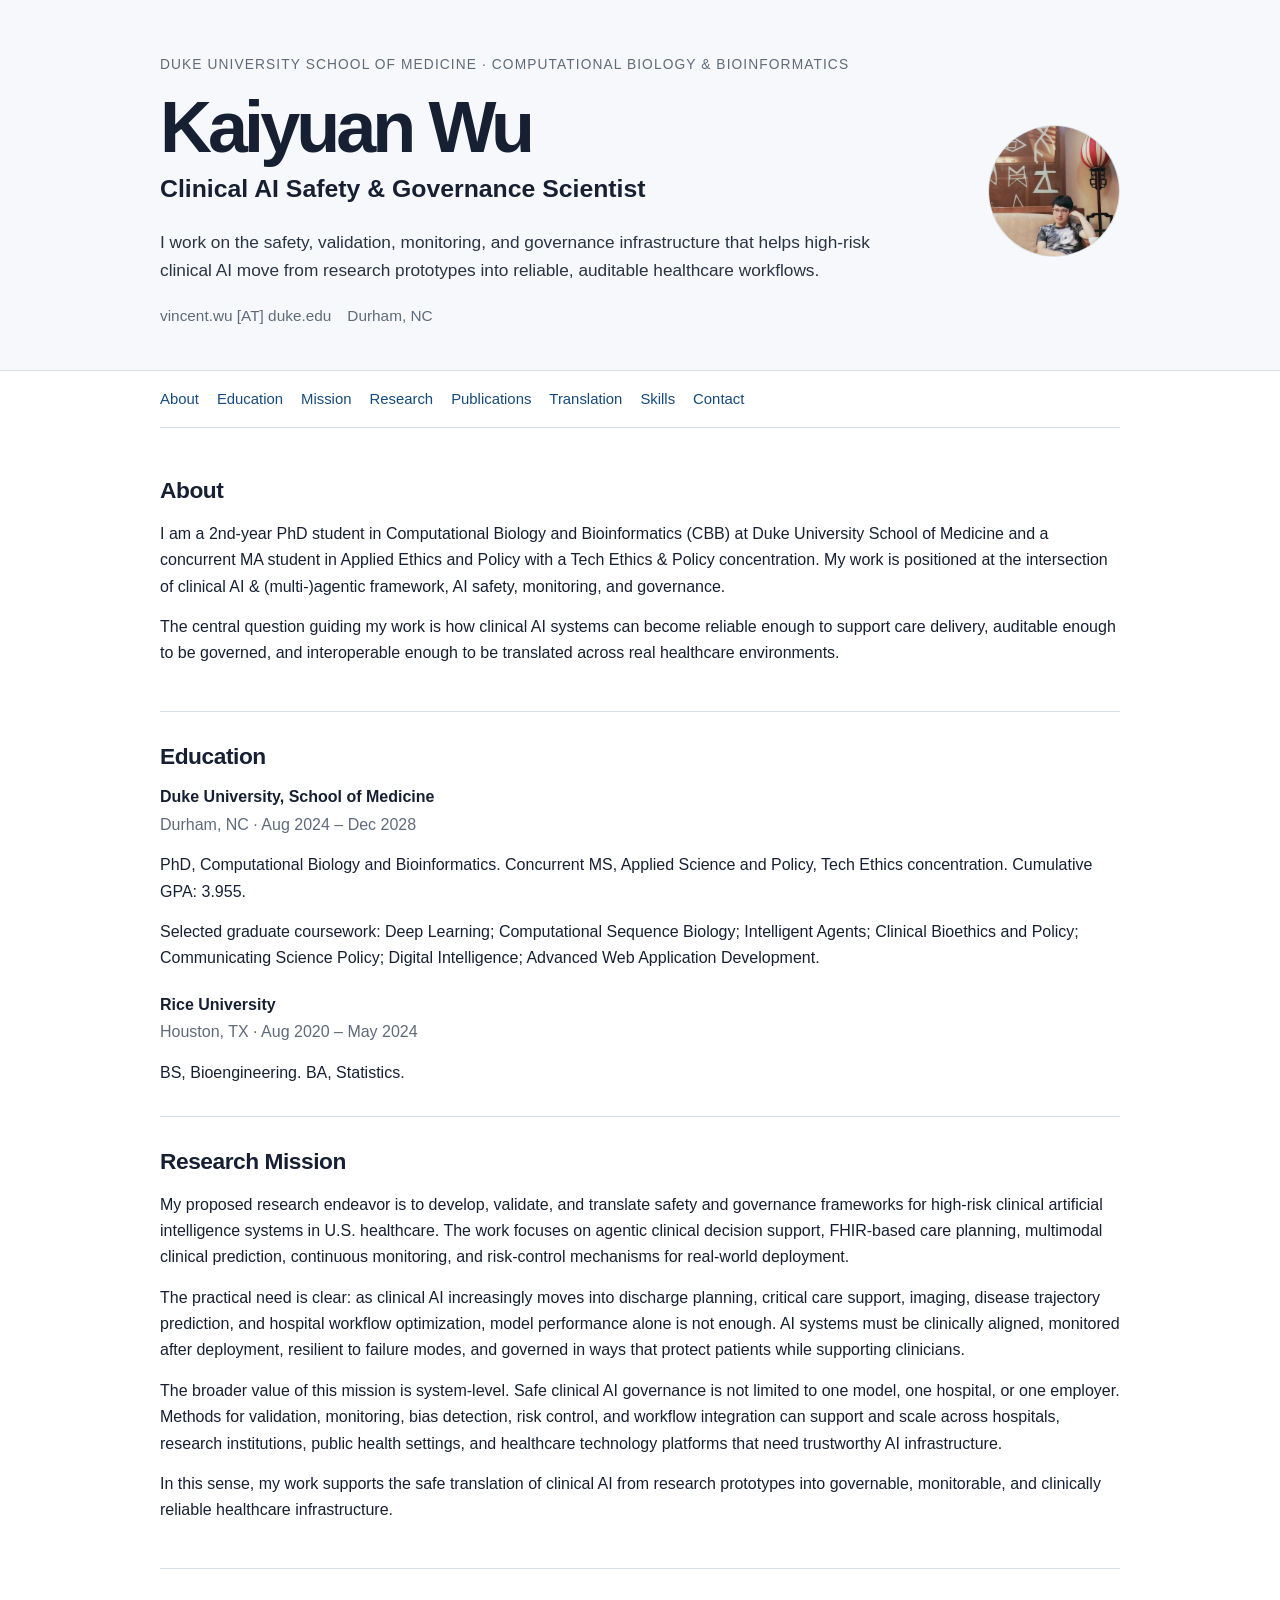
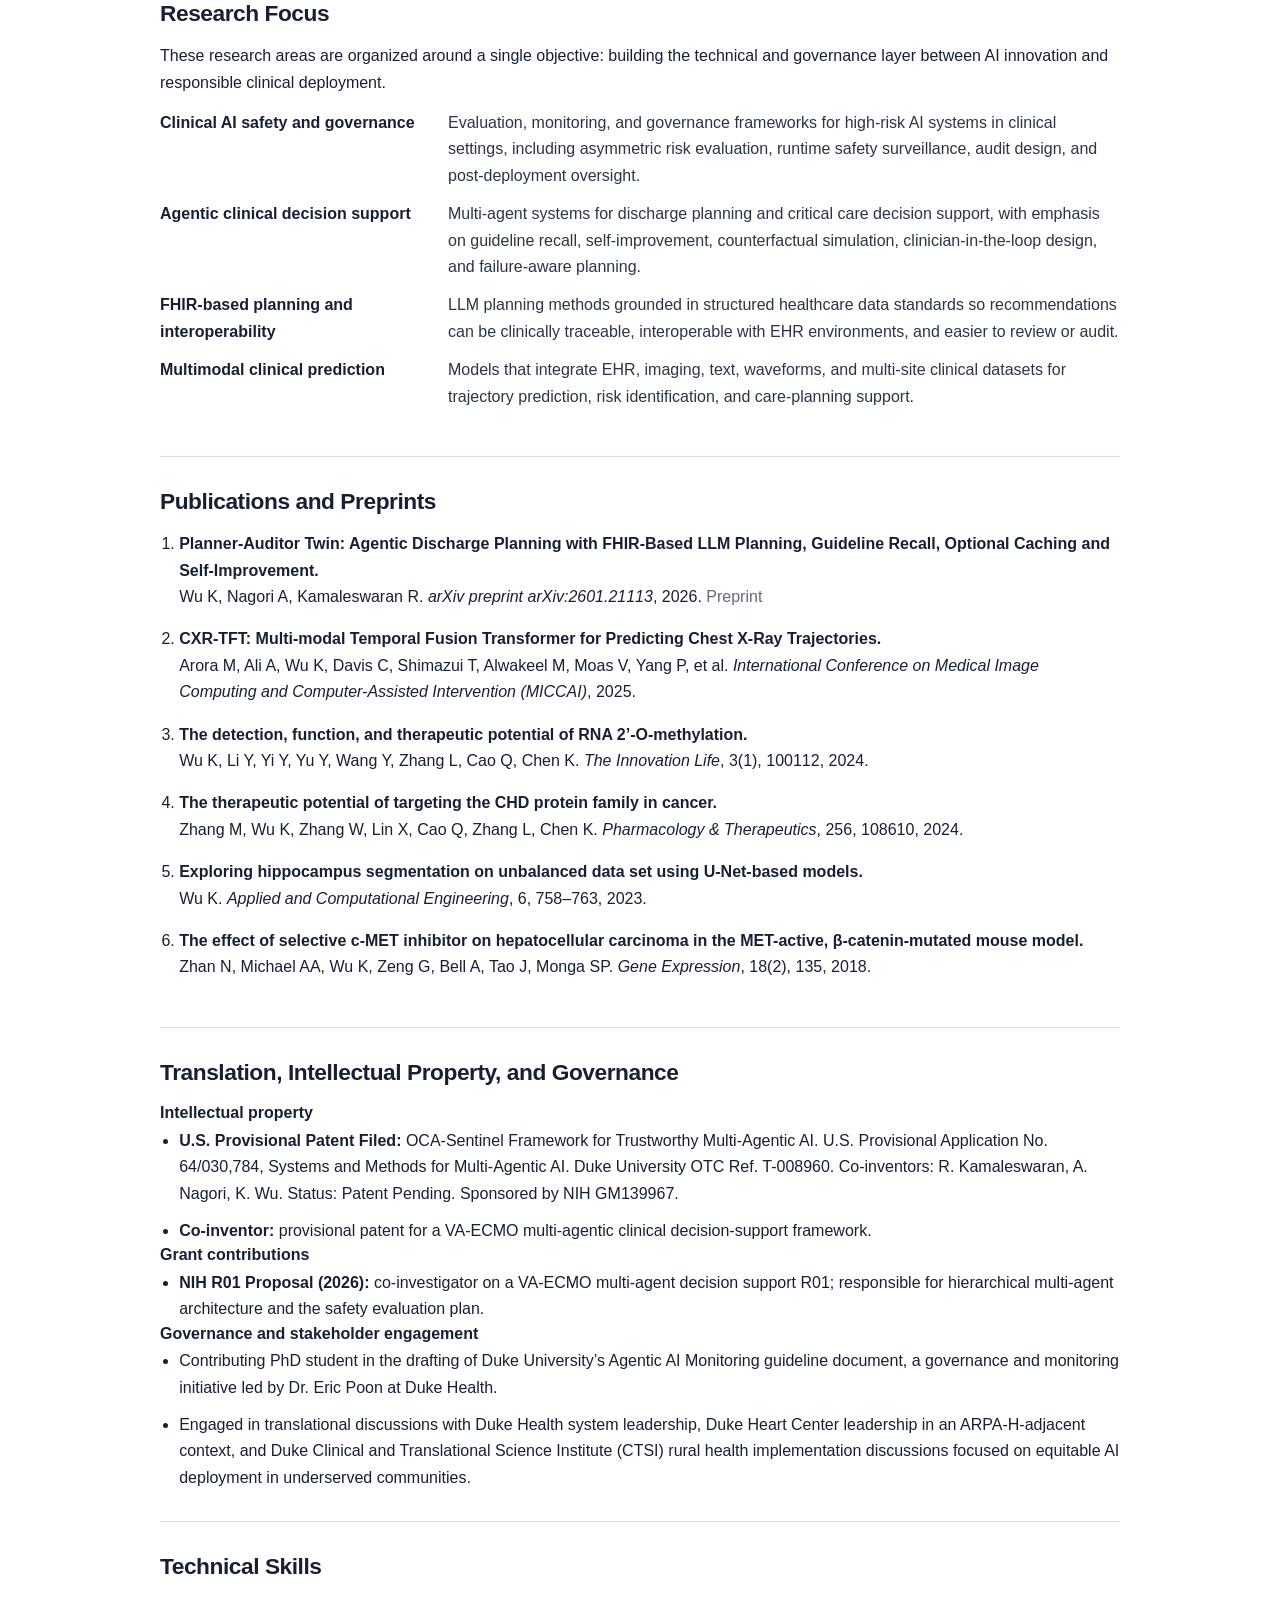
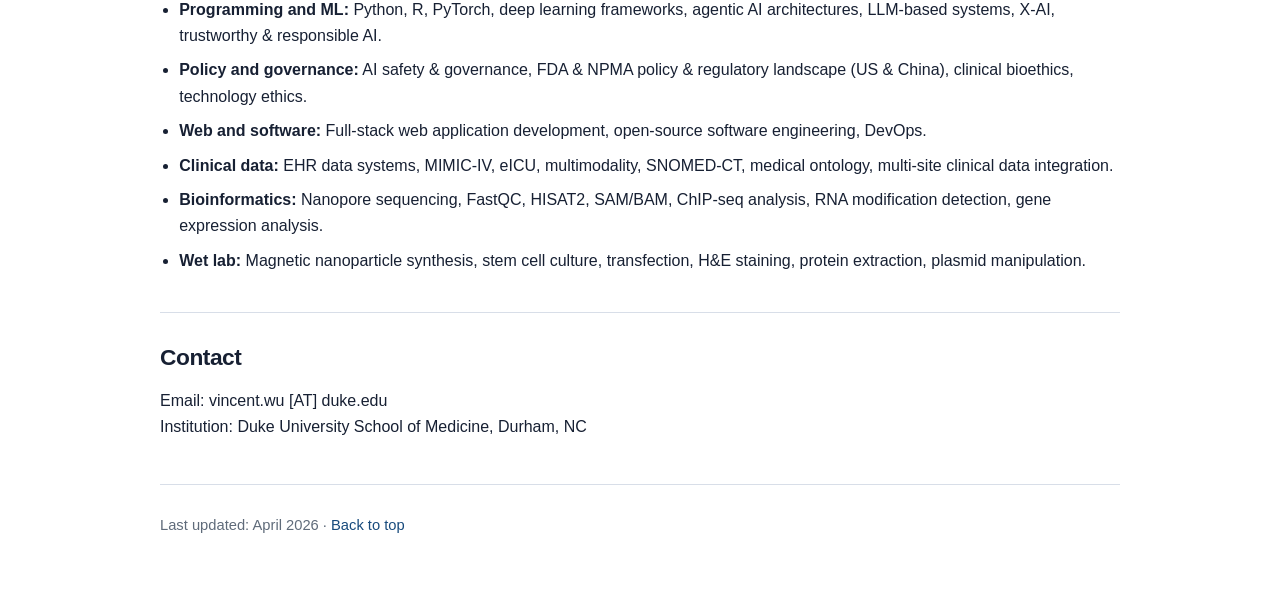
==== index.html @ 2f40b9ab "publish minimal personal site" ====
<!doctype html>
<html lang="en">
<head>
  <meta charset="utf-8">
  <meta name="viewport" content="width=device-width, initial-scale=1">
  <meta name="description" content="Kaiyuan Wu is a Duke PhD student and clinical AI safety and governance scientist working on reliable, auditable, and deployable AI systems for high-risk healthcare environments.">
  <title>Kaiyuan Wu | Clinical AI Safety and Governance</title>
  <link rel="stylesheet" href="styles.css">
</head>
<body>
  <header class="masthead" id="top">
    <div class="wrap intro">
      <div class="intro-text">
        <p class="kicker">Duke University School of Medicine · Computational Biology &amp; Bioinformatics</p>
        <h1>Kaiyuan Wu</h1>
        <p class="role">Clinical AI Safety &amp; Governance Scientist</p>
        <p class="lead">I work on the safety, validation, monitoring, and governance infrastructure that helps high-risk clinical AI move from research prototypes into reliable, auditable healthcare workflows.</p>
        <p class="contact-line">
          <span>vincent.wu [AT] duke.edu</span>
          <span>Durham, NC</span>
          <!-- <a href="CV.pdf">CV</a> -->
        </p>
      </div>
      <img src="images/profile.jpg" alt="Portrait of Kaiyuan Wu" class="portrait">
    </div>
  </header>

  <nav class="nav wrap" aria-label="Main navigation">
    <a href="#about">About</a>
    <a href="#education">Education</a>
    <a href="#mission">Mission</a>
    <a href="#research">Research</a>
    <!-- <a href="#projects">Projects</a> -->
    <a href="#publications">Publications</a>
    <a href="#translation">Translation</a>
    <!-- <a href="#experience">Experience</a> -->
    <a href="#skills">Skills</a>
    <a href="#contact">Contact</a>
  </nav>

  <main class="wrap">
    <section id="about">
      <h2>About</h2>
      <p>I am a 2nd-year PhD student in Computational Biology and Bioinformatics (CBB) at Duke University School of Medicine and a concurrent MA student in Applied Ethics and Policy with a Tech Ethics & Policy concentration. My work is positioned at the intersection of clinical AI & (multi-)agentic framework, AI safety, monitoring, and governance.</p>
      <!-- <p>My profile is not simply about building predictive models. I focus on the layer that determines whether high-risk clinical AI can be responsibly used in care settings: validation, monitoring, auditability, interoperability, human oversight, and governance-aware deployment.</p> -->
      <!-- <p>My research path follows a deliberate progression: biomedical foundation, computational modeling, clinical AI systems, and now high-risk AI safety and governance. This trajectory connects my earlier work in biology, statistics, medical imaging, and clinical prediction to my current focus on agentic decision support, FHIR-based planning, multimodal risk modeling, and runtime safety evaluation.</p> -->
      <p>The central question guiding my work is how clinical AI systems can become reliable enough to support care delivery, auditable enough to be governed, and interoperable enough to be translated across real healthcare environments.</p>
    </section>

    <section id="education">
      <h2>Education</h2>
      <article class="entry">
        <h3>Duke University, School of Medicine</h3>
        <p class="meta">Durham, NC · Aug 2024 – Dec 2028</p>
        <p>PhD, Computational Biology and Bioinformatics. Concurrent MS, Applied Science and Policy, Tech Ethics concentration. Cumulative GPA: 3.955.</p>
        <p>Selected graduate coursework: Deep Learning; Computational Sequence Biology; Intelligent Agents; Clinical Bioethics and Policy; Communicating Science Policy; Digital Intelligence; Advanced Web Application Development.</p>
      </article>
      <article class="entry">
        <h3>Rice University</h3>
        <p class="meta">Houston, TX · Aug 2020 – May 2024</p>
        <p>BS, Bioengineering. BA, Statistics.</p>
      </article>
    </section>

    <section id="mission">
      <h2>Research Mission</h2>
      <p>My proposed research endeavor is to develop, validate, and translate safety and governance frameworks for high-risk clinical artificial intelligence systems in U.S. healthcare. The work focuses on agentic clinical decision support, FHIR-based care planning, multimodal clinical prediction, continuous monitoring, and risk-control mechanisms for real-world deployment.</p>
      <p>The practical need is clear: as clinical AI increasingly moves into discharge planning, critical care support, imaging, disease trajectory prediction, and hospital workflow optimization, model performance alone is not enough. AI systems must be clinically aligned, monitored after deployment, resilient to failure modes, and governed in ways that protect patients while supporting clinicians.</p>
      <p>The broader value of this mission is system-level. Safe clinical AI governance is not limited to one model, one hospital, or one employer. Methods for validation, monitoring, bias detection, risk control, and workflow integration can support and scale across hospitals, research institutions, public health settings, and healthcare technology platforms that need trustworthy AI infrastructure.</p>
      <p>In this sense, my work supports the safe translation of clinical AI from research prototypes into governable, monitorable, and clinically reliable healthcare infrastructure.</p>
    </section>

    <section id="research">
      <h2>Research Focus</h2>
      <p>These research areas are organized around a single objective: building the technical and governance layer between AI innovation and responsible clinical deployment.</p>
      <dl class="focus-list">
        <dt>Clinical AI safety and governance</dt>
        <dd>Evaluation, monitoring, and governance frameworks for high-risk AI systems in clinical settings, including asymmetric risk evaluation, runtime safety surveillance, audit design, and post-deployment oversight.</dd>

        <dt>Agentic clinical decision support</dt>
        <dd>Multi-agent systems for discharge planning and critical care decision support, with emphasis on guideline recall, self-improvement, counterfactual simulation, clinician-in-the-loop design, and failure-aware planning.</dd>

        <dt>FHIR-based planning and interoperability</dt>
        <dd>LLM planning methods grounded in structured healthcare data standards so recommendations can be clinically traceable, interoperable with EHR environments, and easier to review or audit.</dd>

        <dt>Multimodal clinical prediction</dt>
        <dd>Models that integrate EHR, imaging, text, waveforms, and multi-site clinical datasets for trajectory prediction, risk identification, and care-planning support.</dd>
      </dl>
    </section>

    <!-- <section id="projects">
      <h2>Current Projects and Manuscripts</h2>
      <ul>
        <li><strong>Planner-Auditor Twin</strong> — Agentic discharge planning with FHIR-based LLM planning, guideline recall, optional caching, and self-improvement.</li>
        <li><strong>OCA-Sentinel</strong> — Asymmetric risk evaluation and optimization framework for high-stakes agentic systems. <em>In preparation.</em></li>
        <li><strong>ClinHarm</strong> — Clinical harm benchmark and safety evaluation dataset for healthcare AI. <em>In preparation.</em></li>
        <li><strong>ClinGuard</strong> — Governance-aware safety monitoring system for deployed clinical AI agents. <em>In preparation.</em></li>
        <li><strong>VA-ECMO</strong> — Multi-site agentic framework for critical care decision support spanning Duke, Colorado, Emory, Grady, eICU, and MIMIC. <em>In preparation.</em></li>
        <li><strong>Women’s Health Equity Monitoring</strong> — MS capstone project on pre-deployment evaluation and ongoing runtime fairness monitoring for prenatal care AI. <em>Planned.</em></li>
      </ul>
    </section> -->

    <section id="publications">
      <h2>Publications and Preprints</h2>
      <ol class="publications">
        <li><strong>Planner-Auditor Twin: Agentic Discharge Planning with FHIR-Based LLM Planning, Guideline Recall, Optional Caching and Self-Improvement.</strong><br>Wu K, Nagori A, Kamaleswaran R. <em>arXiv preprint arXiv:2601.21113</em>, 2026. <span class="note">Preprint</span></li>
        <li><strong>CXR-TFT: Multi-modal Temporal Fusion Transformer for Predicting Chest X-Ray Trajectories.</strong><br>Arora M, Ali A, Wu K, Davis C, Shimazui T, Alwakeel M, Moas V, Yang P, et al. <em>International Conference on Medical Image Computing and Computer-Assisted Intervention (MICCAI)</em>, 2025.</li>
        <li><strong>The detection, function, and therapeutic potential of RNA 2’-O-methylation.</strong><br>Wu K, Li Y, Yi Y, Yu Y, Wang Y, Zhang L, Cao Q, Chen K. <em>The Innovation Life</em>, 3(1), 100112, 2024.</li>
        <li><strong>The therapeutic potential of targeting the CHD protein family in cancer.</strong><br>Zhang M, Wu K, Zhang W, Lin X, Cao Q, Zhang L, Chen K. <em>Pharmacology &amp; Therapeutics</em>, 256, 108610, 2024.</li>
        <li><strong>Exploring hippocampus segmentation on unbalanced data set using U-Net-based models.</strong><br>Wu K. <em>Applied and Computational Engineering</em>, 6, 758–763, 2023.</li>
        <li><strong>The effect of selective c-MET inhibitor on hepatocellular carcinoma in the MET-active, β-catenin-mutated mouse model.</strong><br>Zhan N, Michael AA, Wu K, Zeng G, Bell A, Tao J, Monga SP. <em>Gene Expression</em>, 18(2), 135, 2018.</li>
      </ol>
    </section>

    <section id="translation">
      <h2>Translation, Intellectual Property, and Governance</h2>
      <h3>Intellectual property</h3>
      <ul>
        <li><strong>U.S. Provisional Patent Filed:</strong> OCA-Sentinel Framework for Trustworthy Multi-Agentic AI. U.S. Provisional Application No. 64/030,784, Systems and Methods for Multi-Agentic AI. Duke University OTC Ref. T-008960. Co-inventors: R. Kamaleswaran, A. Nagori, K. Wu. Status: Patent Pending. Sponsored by NIH GM139967.</li>
        <li><strong>Co-inventor:</strong> provisional patent for a VA-ECMO multi-agentic clinical decision-support framework.</li>
      </ul>
      <h3>Grant contributions</h3>
      <ul>
        <li><strong>NIH R01 Proposal (2026):</strong> co-investigator on a VA-ECMO multi-agent decision support R01; responsible for hierarchical multi-agent architecture and the safety evaluation plan.</li>
      </ul>
      <h3>Governance and stakeholder engagement</h3>
      <ul>
        <li>Contributing PhD student in the drafting of Duke University’s Agentic AI Monitoring guideline document, a governance and monitoring initiative led by Dr. Eric Poon at Duke Health.</li>
        <!-- <li>Developing a white paper on a Sentinel-based governance stack for runtime monitoring of agentic AI systems in clinical settings.</li> -->
        <li>Engaged in translational discussions with Duke Health system leadership, Duke Heart Center leadership in an ARPA-H-adjacent context, and Duke Clinical and Translational Science Institute (CTSI) rural health implementation discussions focused on equitable AI deployment in underserved communities.</li>
      </ul>
    </section>

    <!-- <section id="experience">
      <h2>Research Experience</h2>
      <article class="entry">
        <h3>Harvard Medical School — Summer Research Intern</h3>
        <p class="meta">May 2023 – Aug 2023 · Supervisor: Dr. Kaifu Chen</p>
        <p>Focused on nanopore sequencing and RNA modification detection and quantification.</p>
      </article>
      <article class="entry">
        <h3>MD Anderson Cancer Center — Undergraduate Researcher</h3>
        <p class="meta">Jan 2023 – May 2023 · Supervisors: Dr. Christopher A. Bristow and Dr. Fangyang Wang</p>
        <p>Adapted DeepSTARR to predict enhancer activity from short DNA sequences on human H3K27ac ChIP-seq data, classifying housekeeping versus developmental enhancers. Applied transfer learning and Bayesian optimization with early stopping; achieved AUC of 0.82 for housekeeping enhancers and 0.56 for developmental enhancers.</p>
      </article>
      <article class="entry">
        <h3>RiseWorks — Co-Founder</h3>
        <p class="meta">2022 – 2023</p>
        <p>Co-founded an AI-driven music therapy platform using personalized algorithms to address mental health needs including anxiety, depression, and PTSD. Awarded the Frank Liu Jr. Prize for Creative Innovations in Music, Fashion, and the Arts at the 2023 Napier Rice Launch Challenge.</p>
      </article>
      <article class="entry">
        <h3>Rice University School of Engineering — Undergraduate Research Assistant</h3>
        <p class="meta">Jun 2022 – Apr 2023 · Supervisor: Dr. Meng Li</p>
        <p>Processed MIMIC-IV data for dynamic prediction of acute kidney injury after cardiac surgery using 12-hour sliding-window LSTM; achieved accuracy 0.777, balanced accuracy 0.758, and AUC 0.822, optimized via Ray Tune. Compared results with ensemble models via AutoGluon and prepared a manuscript for publication.</p>
      </article>
      <article class="entry">
        <h3>MD Anderson Cancer Center — Undergraduate Research Assistant</h3>
        <p class="meta">Jun 2022 – Aug 2022 · Supervisor: Dr. Christopher A. Bristow</p>
        <p>Performed statistical analyses on a high-throughput RBP resource and regulatory network; deployed an interactive display application. RNAbinding-GO-Hs achieved 76% precision and 0.920 AUC; validated via two-sample Wilcoxon tests, Fisher exact tests, and Bonferroni-corrected p-values.</p>
      </article>
      <article class="entry">
        <h3>Rice University — Undergraduate Research Assistant</h3>
        <p class="meta">Sep 2020 – Dec 2022 · Supervisors: Dr. Qingbo Zhang and Dr. Gang Bao’s Lab</p>
        <p>Synthesized magnetic nanoparticles and nanoclusters for magnetic hyperthermia optimization. Rendered 3D simulations of nanoparticle spin dynamics under three exchange conditions using Python and Mayavi; achieved approximately 8× improvement in smoothness via 3D interpolation.</p>
      </article>
      <article class="entry">
        <h3>Stanford University — Undergraduate Researcher</h3>
        <p class="meta">Sep 2019 – Aug 2020 · Supervisor: Dr. Kai Fu</p>
        <p>Analyzed gene expression data using FastQC, HISAT2, and SAM/BAM pipelines. Trained models on gene expression data from 1,156 lung cancer patients for staging; achieved highest accuracy of 93.2% using random forest.</p>
      </article>
      <article class="entry">
        <h3>UPMC — Student Researcher</h3>
        <p class="meta">Oct 2015 – Jun 2018 · Supervisor: Dr. Junyan Tao, Department of Pathology</p>
        <p>Performed statistical analyses on liver cancer and targeted therapy in a MET/β-catenin mouse model. Conducted hydrodynamic tail vein injection, protein extraction, stem cell culture, transfection, darkroom imaging, H&amp;E staining, and plasmid manipulation. This work contributed to a publication in <em>Gene Expression</em>.</p>
      </article>
    </section> -->


    <section id="skills">
      <h2>Technical Skills</h2>
      <ul class="compact">
        <li><strong>Programming and ML:</strong> Python, R, PyTorch, deep learning frameworks, agentic AI architectures, LLM-based systems, X-AI, trustworthy & responsible AI.</li>
        <li><strong>Policy and governance:</strong> AI safety & governance, FDA & NPMA policy & regulatory landscape (US & China), clinical bioethics, technology ethics.</li>
        <li><strong>Web and software:</strong> Full-stack web application development, open-source software engineering, DevOps.</li>
        <li><strong>Clinical data:</strong> EHR data systems, MIMIC-IV, eICU, multimodality, SNOMED-CT, medical ontology, multi-site clinical data integration.</li>
        <li><strong>Bioinformatics:</strong> Nanopore sequencing, FastQC, HISAT2, SAM/BAM, ChIP-seq analysis, RNA modification detection, gene expression analysis.</li>
        <li><strong>Wet lab:</strong> Magnetic nanoparticle synthesis, stem cell culture, transfection, H&amp;E staining, protein extraction, plasmid manipulation.</li>
      </ul>
    </section>

    <!-- <section id="digital-scholarship">
      <h2>Technical and Digital Scholarship</h2>
      <ul>
        <li>Personal website featuring policy and ethics writing at the intersection of AI, FDA regulation, and technology governance.</li>
        <li>Open-source code repositories and research artifacts on GitHub.</li>
        <li>Blog posts and commentary on FDA policy, AI regulation, and technology ethics.</li>
      </ul>
    </section> -->

    <section id="contact">
      <h2>Contact</h2>
      <p>Email: vincent.wu [AT] duke.edu<br>Institution: Duke University School of Medicine, Durham, NC</p>
    </section>
  </main>

  <footer class="wrap footer">
    <p>Last updated: April 2026 · <a href="#top">Back to top</a></p>
  </footer>
</body>
</html>
---- styles.css ----
:root {
  --text: #172033;
  --muted: #5f6b7a;
  --line: #d8dee8;
  --link: #174a7c;
  --bg-soft: #f6f8fb;
  --max: 960px;
}

* {
  box-sizing: border-box;
}

html {
  scroll-behavior: smooth;
}

body {
  margin: 0;
  font-family: -apple-system, BlinkMacSystemFont, "Segoe UI", Arial, sans-serif;
  color: var(--text);
  background: #fff;
  line-height: 1.65;
  font-size: 16px;
}

a {
  color: var(--link);
  text-decoration: none;
}

a:hover,
a:focus {
  text-decoration: underline;
}

.wrap {
  width: min(var(--max), calc(100% - 40px));
  margin: 0 auto;
}

.masthead {
  border-bottom: 1px solid var(--line);
  background: var(--bg-soft);
}

.intro {
  display: flex;
  align-items: center;
  justify-content: space-between;
  gap: 32px;
  padding: 54px 0 42px;
}

.intro-text {
  max-width: 760px;
}

.kicker {
  margin: 0 0 14px;
  color: var(--muted);
  font-size: 0.86rem;
  letter-spacing: 0.08em;
  text-transform: uppercase;
}

h1,
h2,
h3,
p,
ul,
ol,
dl {
  margin-top: 0;
}

h1 {
  margin-bottom: 6px;
  font-size: clamp(2.3rem, 6vw, 4.5rem);
  line-height: 1;
  letter-spacing: -0.055em;
}

.role {
  margin-bottom: 18px;
  font-size: clamp(1.15rem, 2.4vw, 1.55rem);
  font-weight: 650;
}

.lead {
  max-width: 760px;
  margin-bottom: 18px;
  color: #2a3444;
  font-size: 1.08rem;
}

.contact-line {
  display: flex;
  flex-wrap: wrap;
  gap: 8px 16px;
  margin-bottom: 0;
  color: var(--muted);
  font-size: 0.96rem;
}

.contact-line span::before,
.contact-line a + span::before,
.contact-line span + a::before {
  color: var(--muted);
}

.portrait {
  width: 132px;
  height: 132px;
  flex: 0 0 132px;
  border-radius: 50%;
  object-fit: cover;
  border: 1px solid var(--line);
  background: #fff;
}

.nav {
  display: flex;
  flex-wrap: wrap;
  gap: 8px 18px;
  padding: 16px 0;
  border-bottom: 1px solid var(--line);
  font-size: 0.93rem;
}

main {
  padding-top: 18px;
}

section {
  padding: 30px 0;
  border-bottom: 1px solid var(--line);
  scroll-margin-top: 24px;
}

h2 {
  margin-bottom: 16px;
  font-size: 1.42rem;
  line-height: 1.25;
  letter-spacing: -0.02em;
}

h3 {
  margin-bottom: 4px;
  font-size: 1rem;
  line-height: 1.35;
}

p {
  margin-bottom: 14px;
}

ul,
ol {
  padding-left: 1.2rem;
  margin-bottom: 0;
}

li {
  margin-bottom: 11px;
}

li:last-child {
  margin-bottom: 0;
}

.focus-list {
  display: grid;
  grid-template-columns: minmax(180px, 260px) 1fr;
  gap: 12px 28px;
}

.focus-list dt {
  font-weight: 700;
}

.focus-list dd {
  margin: 0;
  color: #2b3545;
}

.publications li {
  margin-bottom: 16px;
}

.note,
.meta {
  color: var(--muted);
}

.entry {
  margin-bottom: 22px;
}

.entry:last-child {
  margin-bottom: 0;
}

.entry p:last-child {
  margin-bottom: 0;
}

.compact li {
  margin-bottom: 8px;
}

.footer {
  padding: 28px 0 40px;
  color: var(--muted);
  font-size: 0.92rem;
}

@media (max-width: 720px) {
  .wrap {
    width: min(var(--max), calc(100% - 28px));
  }

  .intro {
    align-items: flex-start;
    padding: 38px 0 30px;
  }

  .portrait {
    width: 84px;
    height: 84px;
    flex-basis: 84px;
  }

  .focus-list {
    grid-template-columns: 1fr;
    gap: 2px 0;
  }

  .focus-list dd {
    margin-bottom: 16px;
  }
}

@media (max-width: 520px) {
  .intro {
    display: block;
  }

  .portrait {
    margin-top: 24px;
  }
}
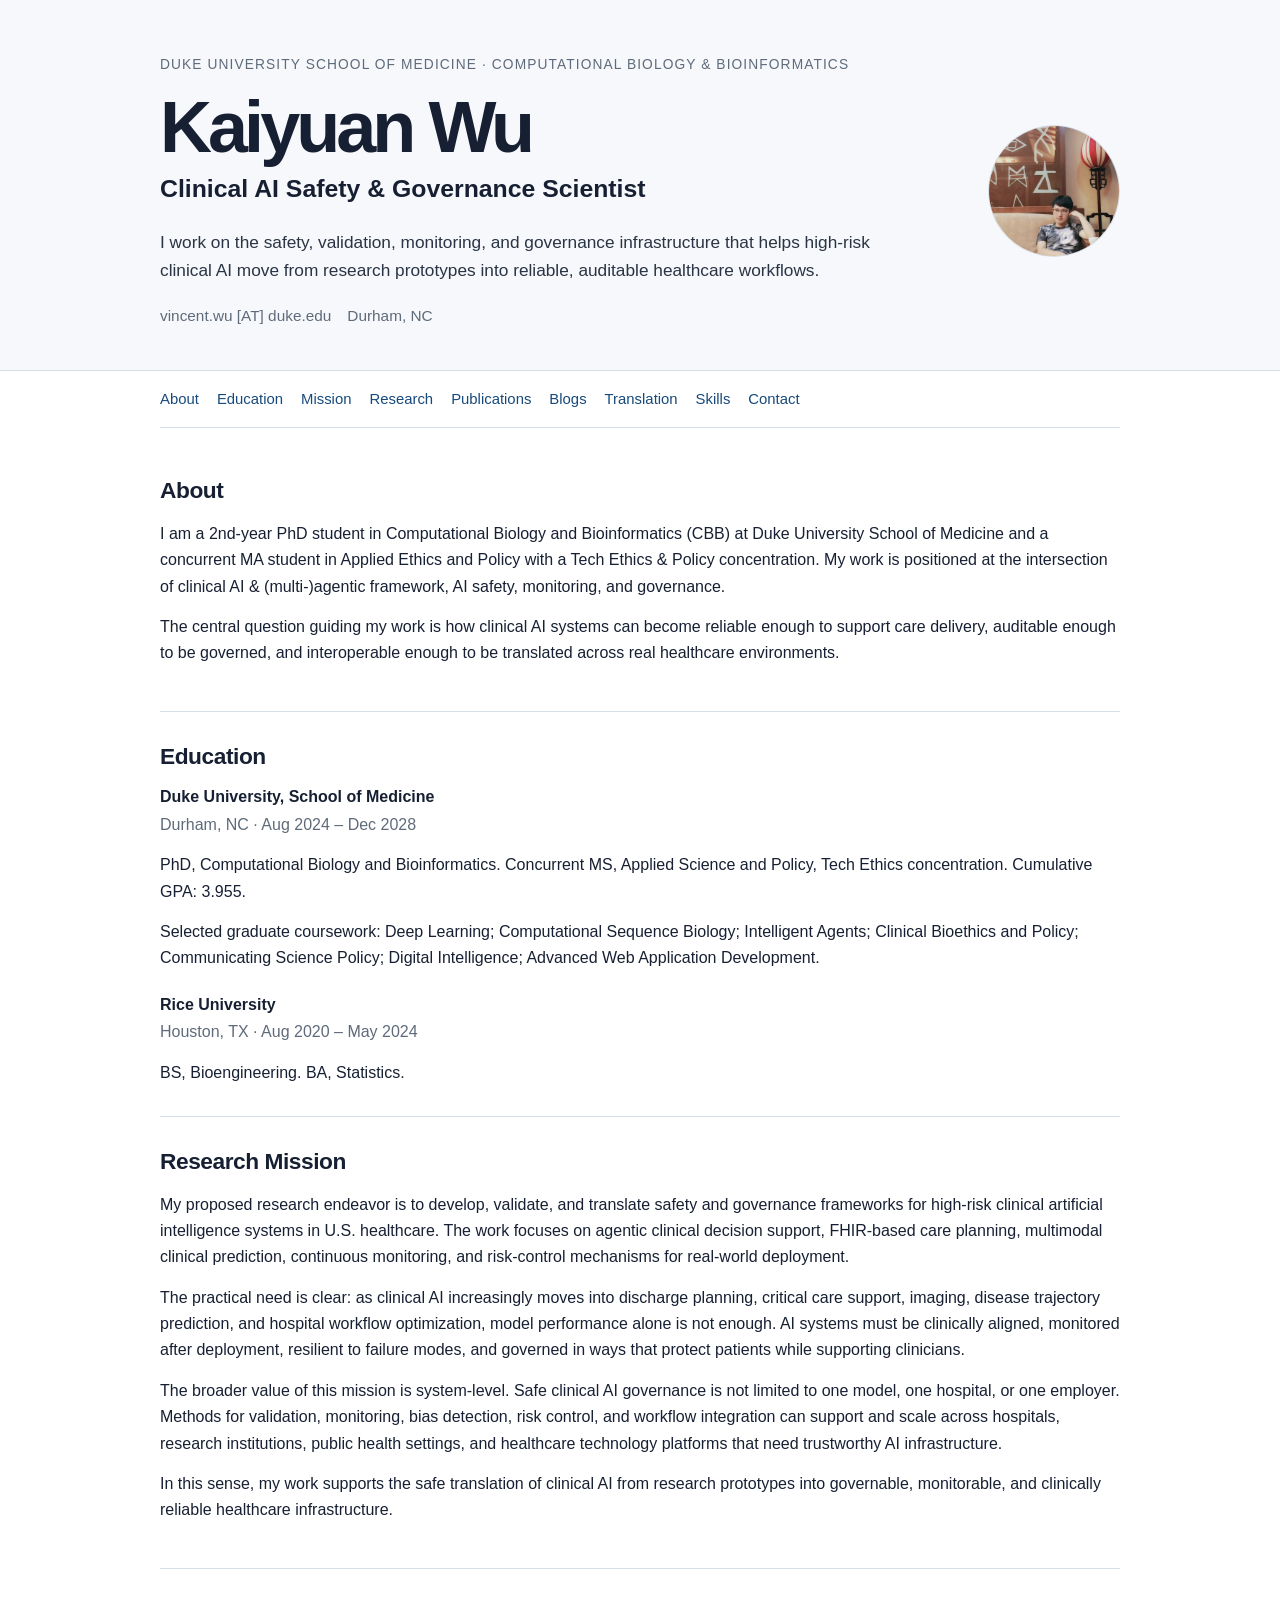
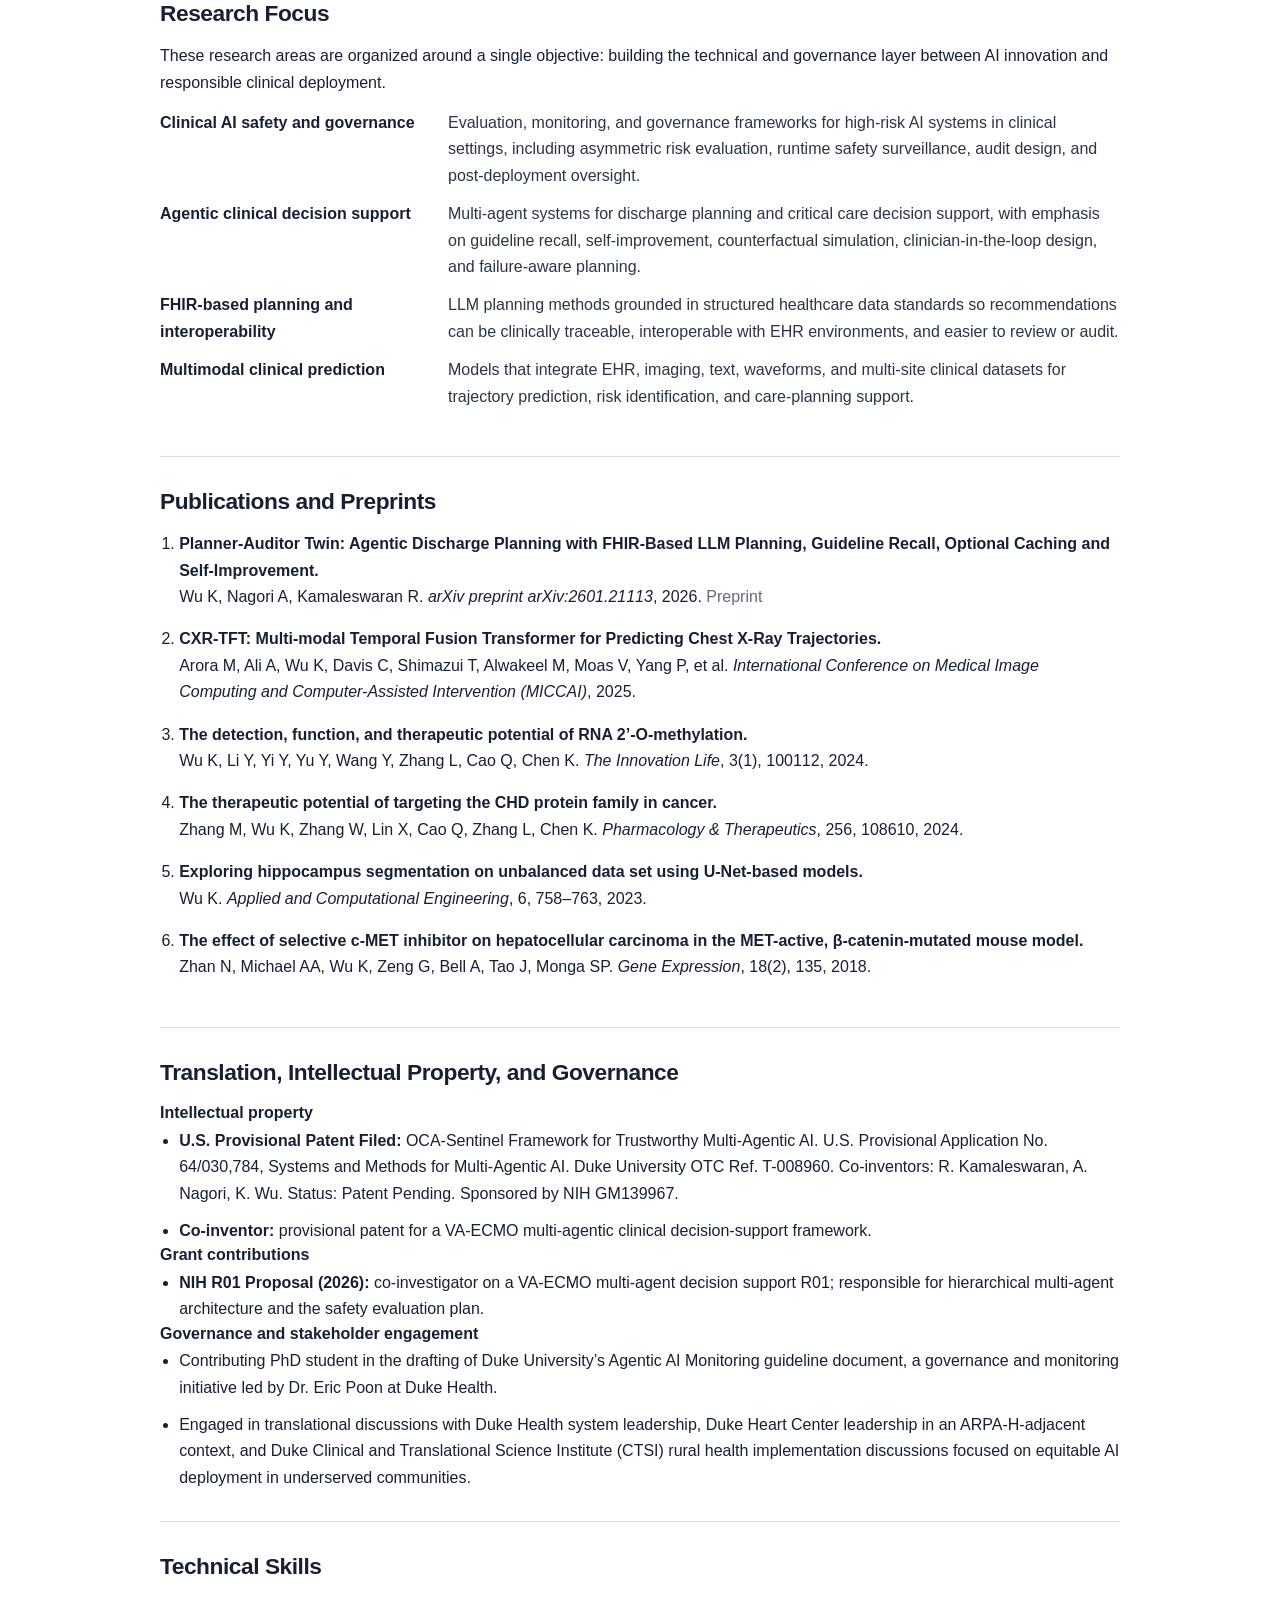
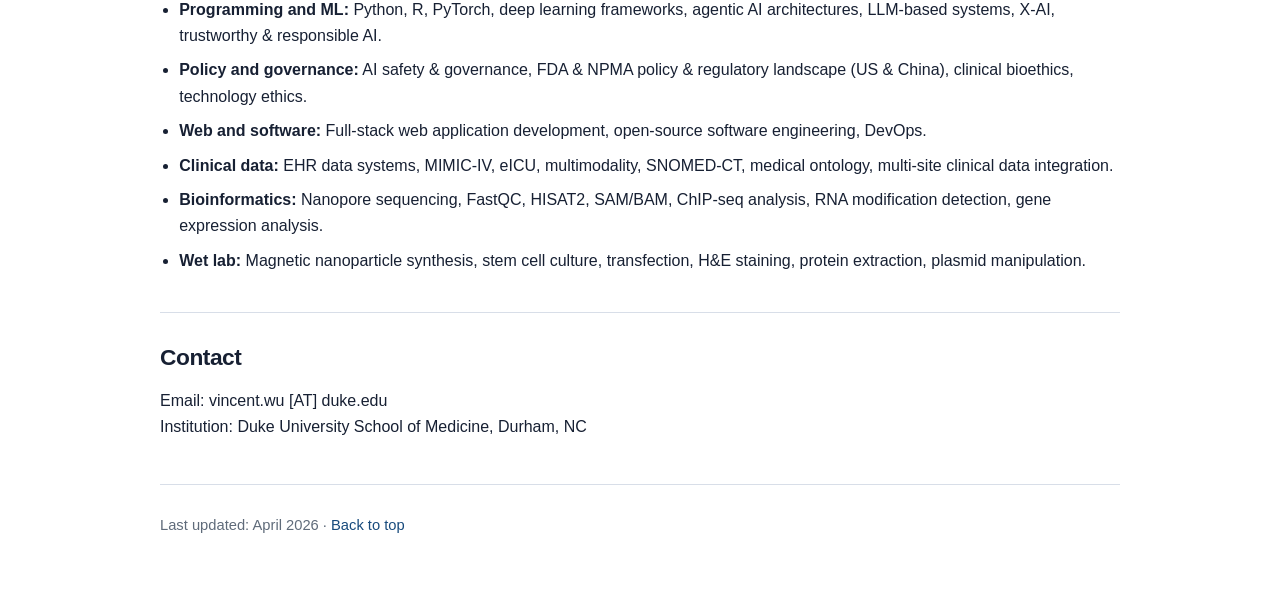
==== commit 673d7afc: "Add bilingual blogs section" ====
--- a/index.html
+++ b/index.html
@@ -32,6 +32,7 @@
     <a href="#research">Research</a>
     <!-- <a href="#projects">Projects</a> -->
     <a href="#publications">Publications</a>
+    <a href="blogs/">Blogs</a>
     <a href="#translation">Translation</a>
     <!-- <a href="#experience">Experience</a> -->
     <a href="#skills">Skills</a>
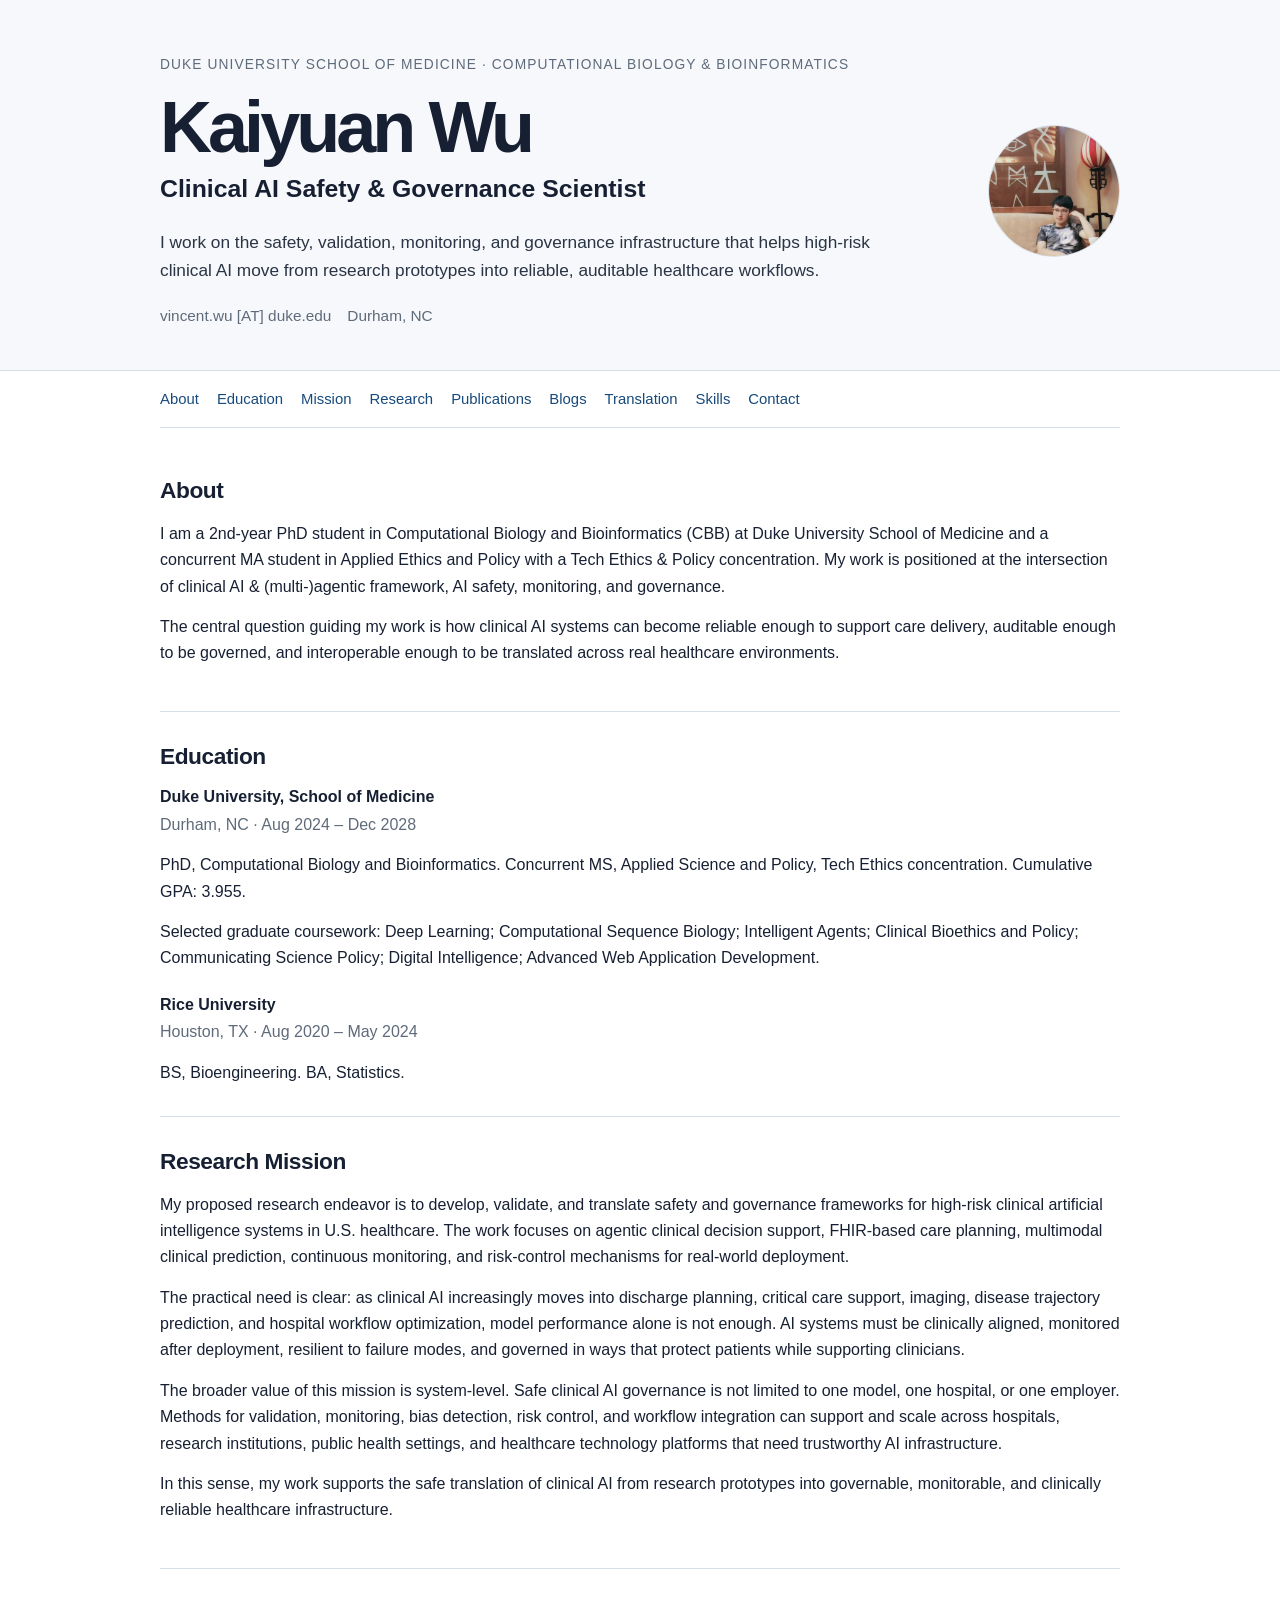
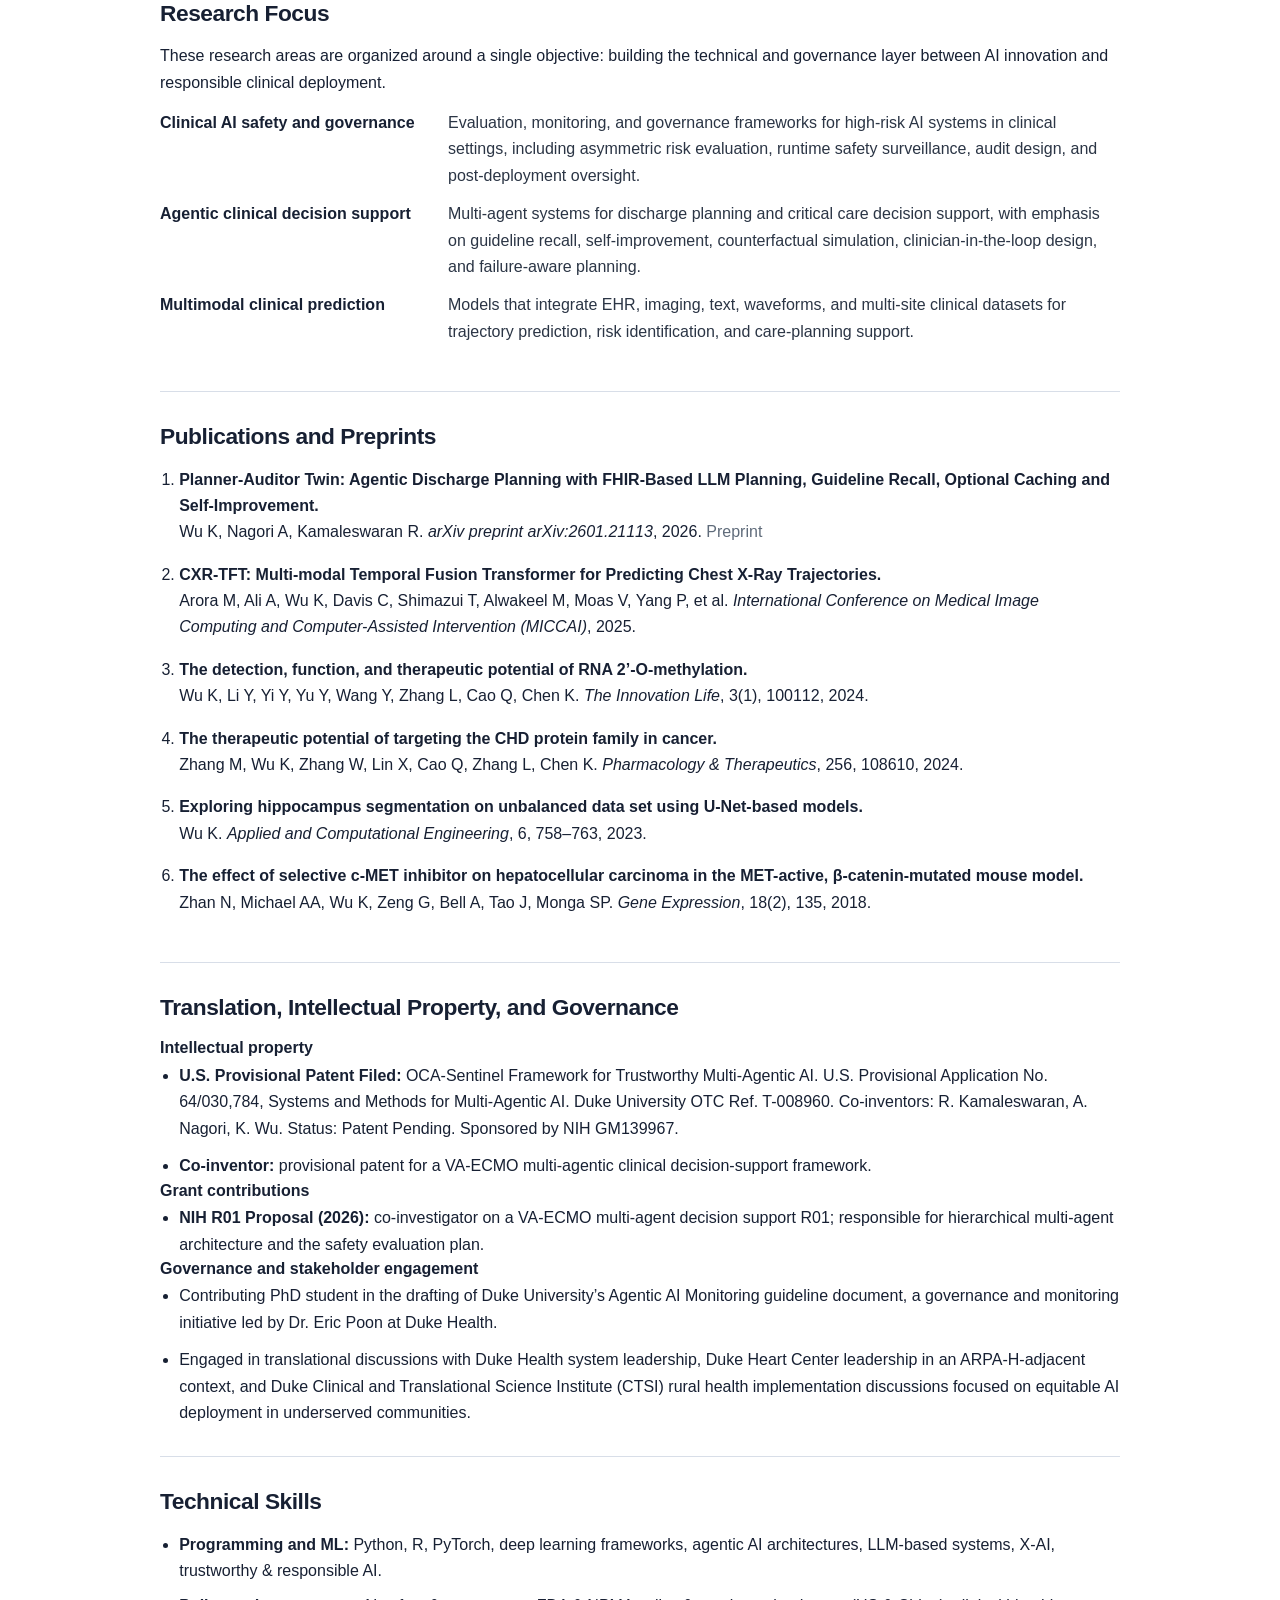
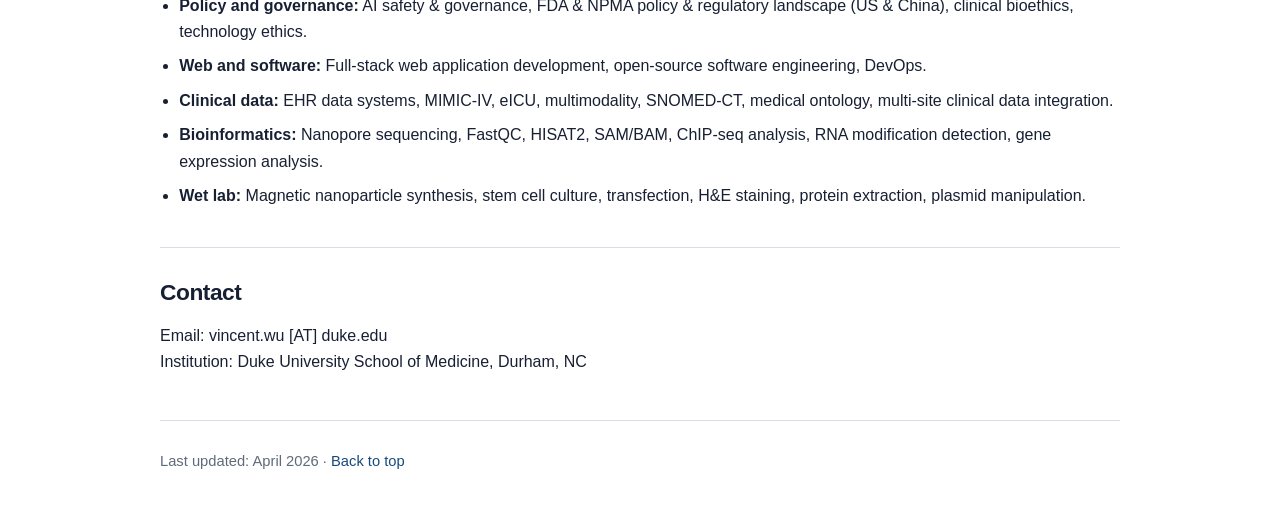
==== commit 598e3a29: "Remove FHIR planning research focus item" ====
--- a/index.html
+++ b/index.html
@@ -32,7 +32,7 @@
     <a href="#research">Research</a>
     <!-- <a href="#projects">Projects</a> -->
     <a href="#publications">Publications</a>
-    <a href="blogs/">Blogs</a>
+    <a href="blogs/index.html">Blogs</a>
     <a href="#translation">Translation</a>
     <!-- <a href="#experience">Experience</a> -->
     <a href="#skills">Skills</a>
@@ -80,9 +80,6 @@
 
         <dt>Agentic clinical decision support</dt>
         <dd>Multi-agent systems for discharge planning and critical care decision support, with emphasis on guideline recall, self-improvement, counterfactual simulation, clinician-in-the-loop design, and failure-aware planning.</dd>
-
-        <dt>FHIR-based planning and interoperability</dt>
-        <dd>LLM planning methods grounded in structured healthcare data standards so recommendations can be clinically traceable, interoperable with EHR environments, and easier to review or audit.</dd>
 
         <dt>Multimodal clinical prediction</dt>
         <dd>Models that integrate EHR, imaging, text, waveforms, and multi-site clinical datasets for trajectory prediction, risk identification, and care-planning support.</dd>
